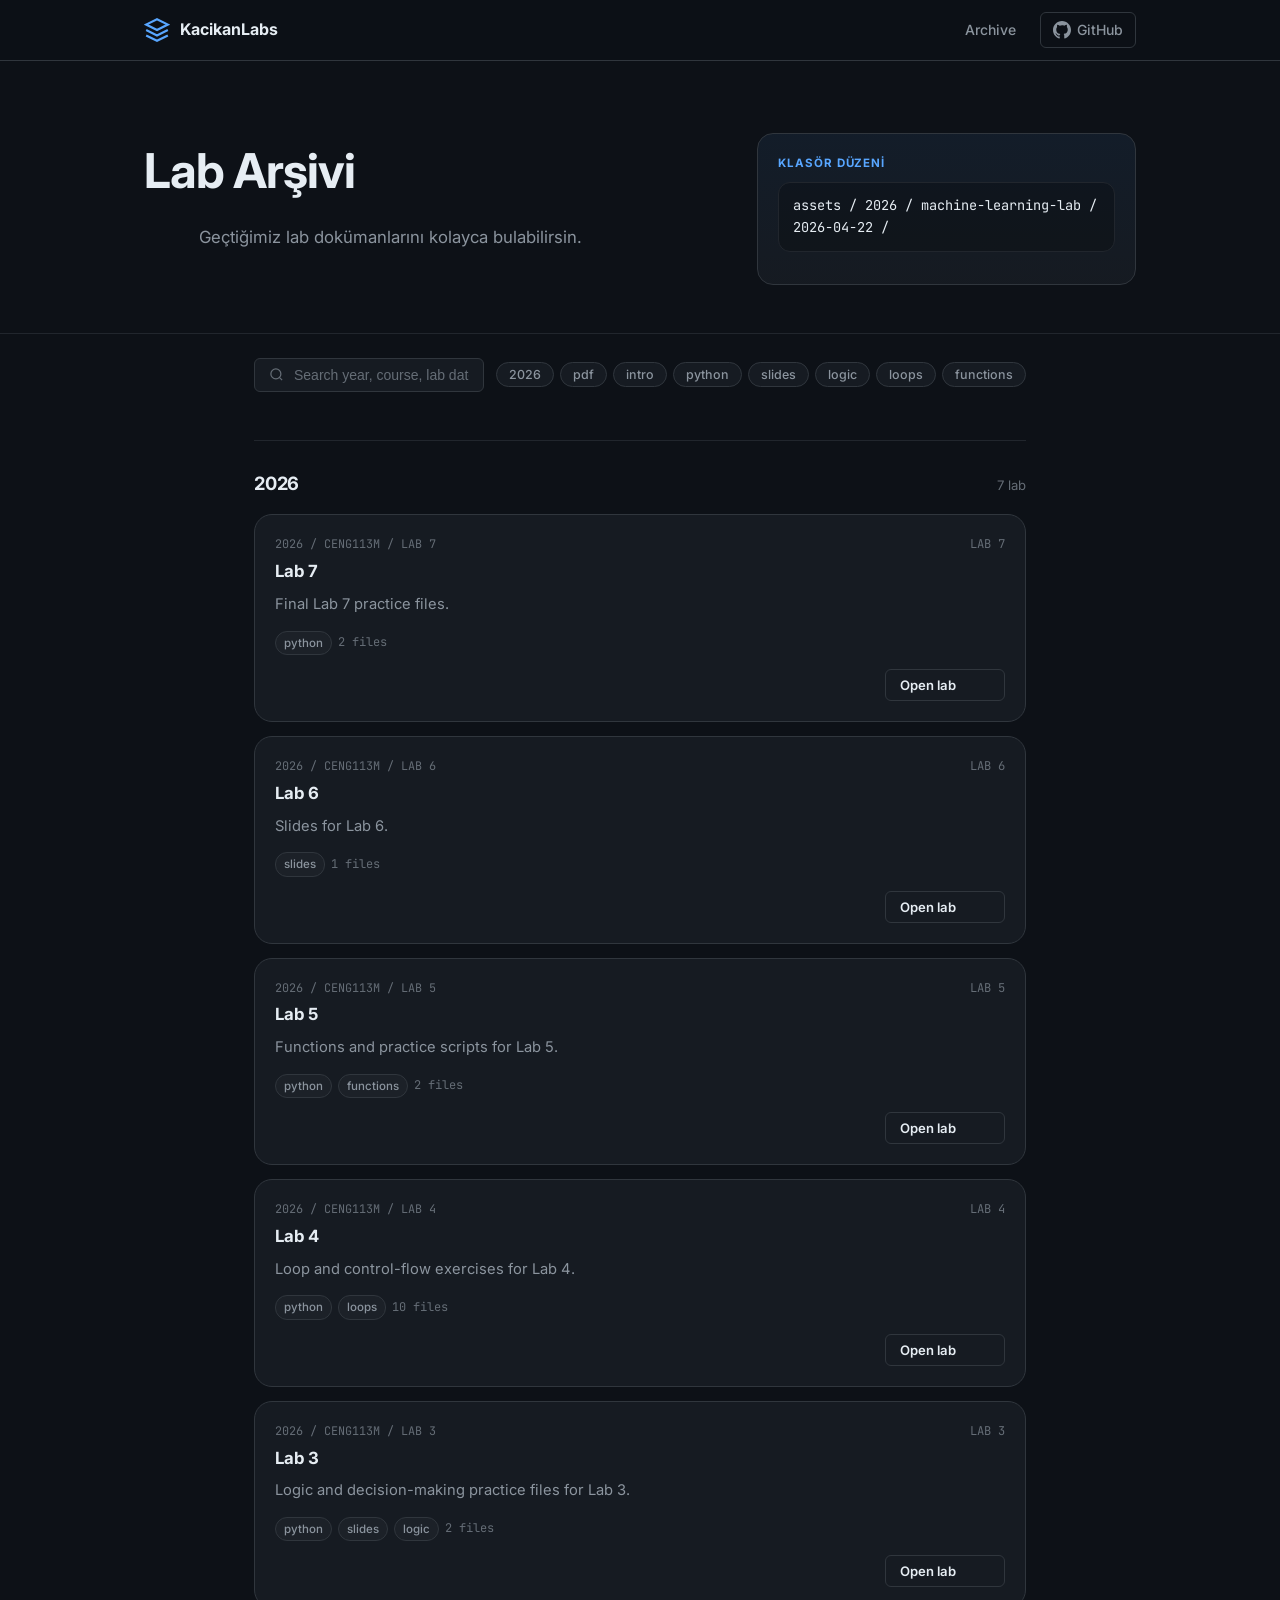
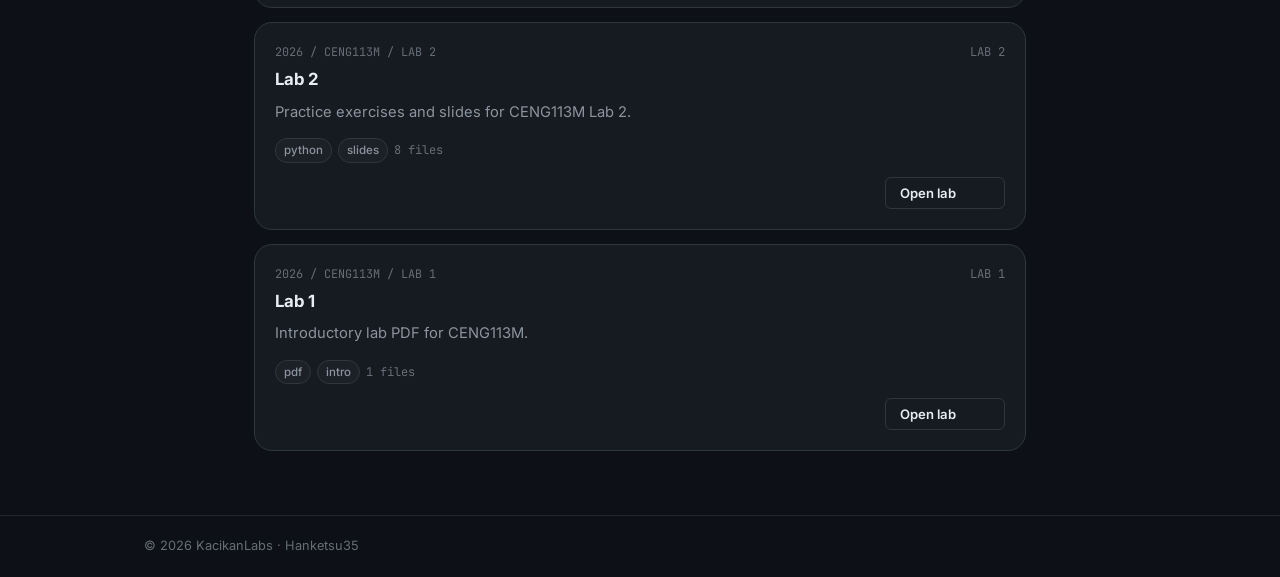
==== index.html @ 719cf183 "Initial commit" ====
<!DOCTYPE html>
<html lang="tr">
<head>
  <meta charset="UTF-8" />
  <meta name="viewport" content="width=device-width, initial-scale=1.0" />
  <title>KacikanLabs</title>
  <link rel="stylesheet" href="style.css" />
  <link rel="preconnect" href="https://fonts.googleapis.com" />
  <link href="https://fonts.googleapis.com/css2?family=Inter:wght@400;500;600;700;800&family=JetBrains+Mono:wght@400;500&display=swap" rel="stylesheet" />
</head>
<body>

  <header class="site-header">
    <div class="container header-inner">
      <a href="/" class="logo">
        <svg width="26" height="26" viewBox="0 0 24 24" fill="none" stroke="currentColor" stroke-width="2">
          <path d="M12 2L2 7l10 5 10-5-10-5z"/>
          <path d="M2 17l10 5 10-5"/>
          <path d="M2 12l10 5 10-5"/>
        </svg>
        <span>KacikanLabs</span>
      </a>
      <nav class="nav">
        <a href="#archive">Archive</a>
        <a href="https://github.com/Hanketsu35" target="_blank" rel="noreferrer" class="nav-gh">
          <svg width="18" height="18" viewBox="0 0 24 24" fill="currentColor"><path d="M12 0C5.374 0 0 5.373 0 12c0 5.302 3.438 9.8 8.207 11.387.599.111.793-.261.793-.577v-2.234c-3.338.726-4.033-1.416-4.033-1.416-.546-1.387-1.333-1.756-1.333-1.756-1.089-.745.083-.729.083-.729 1.205.084 1.839 1.237 1.839 1.237 1.07 1.834 2.807 1.304 3.492.997.107-.775.418-1.305.762-1.604-2.665-.305-5.467-1.334-5.467-5.931 0-1.311.469-2.381 1.236-3.221-.124-.303-.535-1.524.117-3.176 0 0 1.008-.322 3.301 1.23A11.509 11.509 0 0112 5.803c1.02.005 2.047.138 3.006.404 2.291-1.552 3.297-1.23 3.297-1.23.653 1.653.242 2.874.118 3.176.77.84 1.235 1.911 1.235 3.221 0 4.609-2.807 5.624-5.479 5.921.43.372.823 1.102.823 2.222v3.293c0 .319.192.694.801.576C20.566 21.797 24 17.3 24 12c0-6.627-5.373-12-12-12z"/></svg>
          GitHub
        </a>
      </nav>
    </div>
  </header>

  <section class="hero hero-labs">
    <div class="container hero-shell">
      <div>
        <h1 class="hero-title">Lab Arşivi</h1>
        <p class="hero-sub">Geçtiğimiz lab dokümanlarını kolayca bulabilirsin.</p>
      </div>
      <div class="hero-panel">
        <div class="hero-panel-label">Klasör düzeni</div>
        <div class="hero-panel-path">assets / 2026 / machine-learning-lab / 2026-04-22 /</div>
      </div>
    </div>
  </section>

  <main class="container archive" id="archive">
    <div class="toolbar">
      <div class="search-wrap">
        <svg width="15" height="15" viewBox="0 0 24 24" fill="none" stroke="currentColor" stroke-width="2"><circle cx="11" cy="11" r="8"/><path d="m21 21-4.35-4.35"/></svg>
        <input type="text" id="search" placeholder="Search year, course, lab date, title..." />
      </div>
      <div class="tag-filters" id="tag-filters"></div>
    </div>

    <div id="year-groups"></div>
    <p class="empty-state" id="empty-state" style="display:none">No labs found.</p>
  </main>

  <main class="container lab-detail" id="lab-detail" style="display:none"></main>

  <footer class="site-footer">
    <div class="container footer-inner">
      <span>© 2026 KacikanLabs · <a href="https://github.com/Hanketsu35" target="_blank" rel="noreferrer">Hanketsu35</a></span>
    </div>
  </footer>

  <script src="content.js"></script>
  <script>
    const labs = window.KACIKANLABS_LABS || [];
    const searchEl = document.getElementById("search");
    const tagsEl = document.getElementById("tag-filters");
    const yearGroupsEl = document.getElementById("year-groups");
    const emptyEl = document.getElementById("empty-state");
    const archiveEl = document.getElementById("archive");
    const detailEl = document.getElementById("lab-detail");

    function slugify(value) {
      return String(value)
        .toLowerCase()
        .replace(/[^a-z0-9]+/g, "-")
        .replace(/^-+|-+$/g, "");
    }

    function getLabId(lab) {
      return `${lab.year}-${lab.labDate}-${slugify(lab.course)}`;
    }

    function getSelectedLab() {
      const params = new URLSearchParams(window.location.search);
      const labId = params.get("lab");
      return labs.find(lab => getLabId(lab) === labId) || null;
    }

    const allTags = [...new Set(labs.flatMap(lab => lab.tags || []))];
    const allYears = [...new Set(labs.map(lab => lab.year))].sort((a, b) => b.localeCompare(a));
    let activeTag = null;
    let activeYear = null;

    allYears.forEach(year => {
      const btn = document.createElement("button");
      btn.className = "tag-btn";
      btn.textContent = year;
      btn.onclick = () => {
        activeYear = activeYear === year ? null : year;
        syncActiveButtons();
        render();
      };
      tagsEl.appendChild(btn);
    });

    allTags.forEach(tag => {
      const btn = document.createElement("button");
      btn.className = "tag-btn";
      btn.textContent = tag;
      btn.onclick = () => {
        activeTag = activeTag === tag ? null : tag;
        syncActiveButtons();
        render();
      };
      tagsEl.appendChild(btn);
    });

    function openLab(lab) {
      const params = new URLSearchParams(window.location.search);
      params.set("lab", getLabId(lab));
      history.pushState({}, "", `${window.location.pathname}?${params.toString()}`);
      render();
      window.scrollTo({ top: 0, behavior: "smooth" });
    }

    function closeLab() {
      const params = new URLSearchParams(window.location.search);
      params.delete("lab");
      const next = params.toString() ? `${window.location.pathname}?${params.toString()}` : window.location.pathname;
      history.pushState({}, "", next);
      render();
      window.scrollTo({ top: 0, behavior: "smooth" });
    }

    function syncActiveButtons() {
      document.querySelectorAll(".tag-btn").forEach(button => {
        button.classList.remove("active");
        if (button.textContent === activeYear || button.textContent === activeTag) {
          button.classList.add("active");
        }
      });
    }

    function matchesSearch(lab, query) {
      if (!query) return true;
      const haystack = [lab.year, lab.course, lab.labDate, lab.title, lab.description, ...(lab.tags || [])].join(" ").toLowerCase();
      return haystack.includes(query);
    }

    function render() {
      const selectedLab = getSelectedLab();
      const showingDetail = Boolean(selectedLab);
      archiveEl.style.display = showingDetail ? "none" : "block";
      detailEl.style.display = showingDetail ? "block" : "none";

      if (showingDetail) {
        searchEl.value = searchEl.value;
        detailEl.innerHTML = `
          <section class="detail-shell">
            <div class="detail-head">
              <a href="/" class="back-link" data-close-lab>← Back to archive</a>
              <div class="detail-kicker">${selectedLab.year} / ${selectedLab.course}</div>
              <h2>${selectedLab.title}</h2>
              <p class="detail-meta">${selectedLab.labDate} · ${selectedLab.description}</p>
              <div class="detail-tags">
                ${(selectedLab.tags || []).map(tag => `<span class="tag">${tag}</span>`).join("")}
              </div>
            </div>
            <div class="detail-assets">
              <div class="detail-assets-header">
                <h3>Files in this lab</h3>
                <span>${(selectedLab.assets || []).length} file</span>
              </div>
              <div class="detail-asset-grid">
                ${(selectedLab.assets || []).map(asset => `
                  <a class="asset-chip asset-${asset.kind}" href="${asset.href}" target="_blank" rel="noreferrer">
                    <span>${asset.kind}</span>
                    <strong>${asset.label}</strong>
                    <small>${asset.href}</small>
                  </a>
                `).join("")}
              </div>
            </div>
          </section>
        `;
        detailEl.querySelector("[data-close-lab]")?.addEventListener("click", event => {
          event.preventDefault();
          closeLab();
        });
        return;
      }

      const query = searchEl.value.trim().toLowerCase();
      const filtered = labs.filter(lab => {
        const yearOk = !activeYear || lab.year === activeYear;
        const tagOk = !activeTag || (lab.tags || []).includes(activeTag);
        return yearOk && tagOk && matchesSearch(lab, query);
      });

      yearGroupsEl.innerHTML = "";
      emptyEl.style.display = filtered.length ? "none" : "block";

      const grouped = filtered.reduce((acc, lab) => {
        (acc[lab.year] ||= []).push(lab);
        return acc;
      }, {});

      Object.keys(grouped).sort((a, b) => b.localeCompare(a)).forEach(year => {
        const section = document.createElement("section");
        section.className = "year-section";
        section.innerHTML = `
          <div class="year-section-header">
            <h2>${year}</h2>
            <span>${grouped[year].length} lab</span>
          </div>
          <div class="lab-list"></div>
        `;

        const list = section.querySelector(".lab-list");
        grouped[year].sort((a, b) => b.labDate.localeCompare(a.labDate)).forEach(lab => {
          const card = document.createElement("article");
          card.className = "lab-card";
          card.innerHTML = `
            <div class="lab-card-head">
              <div>
                <p class="lab-path">${lab.year} / ${lab.course} / ${lab.labDate}</p>
                <h3>${lab.title}</h3>
              </div>
              <span class="lab-date">${lab.labDate}</span>
            </div>
            <p class="lab-description">${lab.description}</p>
            <div class="resource-meta lab-tags">
              ${(lab.tags || []).map(tag => `<span class="tag">${tag}</span>`).join("")}
              <span class="meta-chip">${(lab.assets || []).length} files</span>
            </div>
            <div class="lab-card-actions">
              <button class="btn btn-outline lab-open-btn" type="button">Open lab</button>
            </div>
          `;
          card.querySelector(".lab-open-btn")?.addEventListener("click", () => openLab(lab));
          list.appendChild(card);
        });

        yearGroupsEl.appendChild(section);
      });
    }

    searchEl.addEventListener("input", render);
    window.addEventListener("popstate", render);
    render();
  </script>
</body>
</html>
---- style.css ----
/* ── Reset & Base ─────────────────────────────────────────── */
*, *::before, *::after { box-sizing: border-box; margin: 0; padding: 0; }

:root {
  --bg:        #0d1117;
  --bg-card:   #161b22;
  --bg-hover:  #1c2128;
  --border:    #30363d;
  --border-sub:#21262d;
  --text:      #e6edf3;
  --text-sub:  #8b949e;
  --text-muted:#656d76;
  --accent:    #58a6ff;
  --accent-bg: #1f3a5f;
  --green:     #3fb950;
  --orange:    #d29922;
  --red:       #f85149;
  --purple:    #bc8cff;
  --radius:    6px;
  --radius-lg: 10px;
}

html { font-size: 16px; scroll-behavior: smooth; }

body {
  font-family: 'Inter', system-ui, sans-serif;
  background: var(--bg);
  color: var(--text);
  line-height: 1.6;
  min-height: 100vh;
  display: flex;
  flex-direction: column;
}

a { color: var(--accent); text-decoration: none; }
a:hover { text-decoration: underline; }

.container {
  max-width: 1040px;
  margin: 0 auto;
  padding: 0 24px;
}

/* ── Header ───────────────────────────────────────────────── */
.site-header {
  border-bottom: 1px solid var(--border);
  background: rgba(13, 17, 23, 0.95);
  backdrop-filter: blur(8px);
  position: sticky;
  top: 0;
  z-index: 100;
}

.header-inner {
  display: flex;
  align-items: center;
  gap: 32px;
  height: 60px;
}

.logo {
  display: flex;
  align-items: center;
  gap: 10px;
  font-weight: 700;
  font-size: 1rem;
  color: var(--text);
  text-decoration: none;
  white-space: nowrap;
}
.logo svg { color: var(--accent); }
.logo:hover { text-decoration: none; color: var(--accent); }

.nav {
  display: flex;
  align-items: center;
  gap: 4px;
  margin-left: auto;
}

.nav a {
  padding: 6px 12px;
  border-radius: var(--radius);
  font-size: 0.875rem;
  color: var(--text-sub);
  font-weight: 500;
  transition: color 0.15s, background 0.15s;
  text-decoration: none;
}
.nav a:hover { color: var(--text); background: var(--bg-hover); }
.nav a.active { color: var(--text); background: var(--bg-card); border: 1px solid var(--border); }

.nav-gh {
  display: flex;
  align-items: center;
  gap: 6px;
  margin-left: 8px;
  border: 1px solid var(--border) !important;
}

/* ── Hero (homepage) ──────────────────────────────────────── */
.hero {
  padding: 80px 0 64px;
  text-align: center;
  border-bottom: 1px solid var(--border-sub);
}

.hero-eyebrow {
  display: inline-block;
  background: var(--accent-bg);
  color: var(--accent);
  border: 1px solid rgba(88,166,255,0.2);
  padding: 3px 12px;
  border-radius: 20px;
  font-size: 0.75rem;
  font-weight: 600;
  letter-spacing: 0.06em;
  text-transform: uppercase;
  margin-bottom: 20px;
}

.hero-title {
  font-size: clamp(2rem, 5vw, 3rem);
  font-weight: 700;
  letter-spacing: -0.02em;
  color: var(--text);
  margin-bottom: 14px;
}

.hero-sub {
  font-size: 1.05rem;
  color: var(--text-sub);
  max-width: 480px;
  margin: 0 auto;
}

/* ── Lab Grid (homepage cards) ───────────────────────────── */
.lab-grid {
  display: grid;
  grid-template-columns: repeat(auto-fill, minmax(280px, 1fr));
  gap: 16px;
  padding: 48px 0 64px;
}

.lab-card {
  display: flex;
  align-items: center;
  gap: 16px;
  background: var(--bg-card);
  border: 1px solid var(--border);
  border-radius: var(--radius-lg);
  padding: 24px;
  text-decoration: none;
  transition: border-color 0.15s, transform 0.1s, box-shadow 0.15s;
}
.lab-card:hover {
  border-color: var(--accent);
  transform: translateY(-2px);
  box-shadow: 0 8px 24px rgba(0,0,0,0.4);
  text-decoration: none;
}

.lab-card-icon {
  width: 52px;
  height: 52px;
  border-radius: var(--radius);
  display: flex;
  align-items: center;
  justify-content: center;
  flex-shrink: 0;
}

.pdf-icon   { background: rgba(248,81,73,0.12);  color: #f85149; }
.data-icon  { background: rgba(63,185,80,0.12);  color: #3fb950; }
.code-icon  { background: rgba(88,166,255,0.12); color: #58a6ff; }

.lab-card-body { flex: 1; }
.lab-card-body h2 { font-size: 1rem; font-weight: 600; color: var(--text); margin-bottom: 4px; }
.lab-card-body p  { font-size: 0.85rem; color: var(--text-sub); }
.lab-card-arrow { color: var(--text-muted); font-size: 1.2rem; transition: transform 0.15s; }
.lab-card:hover .lab-card-arrow { transform: translateX(4px); color: var(--accent); }

/* ── Page Header (sub-pages) ──────────────────────────────── */
.page-header {
  padding: 40px 0 32px;
  border-bottom: 1px solid var(--border-sub);
}

.breadcrumb {
  font-size: 0.8rem;
  color: var(--text-muted);
  margin-bottom: 8px;
}
.breadcrumb a { color: var(--text-muted); }
.breadcrumb a:hover { color: var(--accent); }

.page-header h1 { font-size: 1.75rem; font-weight: 700; color: var(--text); margin-bottom: 6px; }
.page-header p  { font-size: 0.9rem; color: var(--text-sub); }

/* ── Toolbar ──────────────────────────────────────────────── */
.toolbar {
  display: flex;
  align-items: center;
  flex-wrap: wrap;
  gap: 12px;
  padding: 24px 0 20px;
}

.search-wrap {
  display: flex;
  align-items: center;
  gap: 10px;
  background: var(--bg-card);
  border: 1px solid var(--border);
  border-radius: var(--radius);
  padding: 8px 14px;
  flex: 1;
  min-width: 200px;
  max-width: 360px;
}
.search-wrap svg { color: var(--text-muted); flex-shrink: 0; }
.search-wrap input {
  background: none;
  border: none;
  outline: none;
  color: var(--text);
  font-size: 0.875rem;
  width: 100%;
}
.search-wrap input::placeholder { color: var(--text-muted); }

.tag-filters { display: flex; flex-wrap: wrap; gap: 6px; }

.tag-btn {
  background: var(--bg-card);
  border: 1px solid var(--border);
  color: var(--text-sub);
  padding: 4px 12px;
  border-radius: 20px;
  font-size: 0.78rem;
  font-weight: 500;
  cursor: pointer;
  transition: all 0.15s;
  font-family: inherit;
}
.tag-btn:hover  { border-color: var(--accent); color: var(--accent); }
.tag-btn.active { background: var(--accent-bg); border-color: var(--accent); color: var(--accent); }

/* ── Resource List ────────────────────────────────────────── */
.resource-list { display: flex; flex-direction: column; gap: 1px; }

.resource-item {
  display: flex;
  align-items: center;
  gap: 16px;
  background: var(--bg-card);
  border: 1px solid var(--border);
  border-radius: var(--radius);
  padding: 16px 20px;
  transition: border-color 0.15s, background 0.15s;
  margin-bottom: 8px;
}
.resource-item:hover { border-color: var(--accent); background: var(--bg-hover); }

.resource-icon {
  width: 40px;
  height: 40px;
  border-radius: var(--radius);
  display: flex;
  align-items: center;
  justify-content: center;
  flex-shrink: 0;
}
.pdf-icon-sm   { background: rgba(248,81,73,0.12);  color: #f85149; }
.data-icon-sm  { background: rgba(63,185,80,0.12);  color: #3fb950; }
.code-icon-sm  { background: rgba(88,166,255,0.12); color: #58a6ff; }

.resource-body { flex: 1; min-width: 0; }
.resource-title { font-weight: 600; font-size: 0.95rem; color: var(--text); margin-bottom: 3px; }
.resource-desc  { font-size: 0.82rem; color: var(--text-sub); margin-bottom: 8px; white-space: nowrap; overflow: hidden; text-overflow: ellipsis; }

.resource-meta  { display: flex; flex-wrap: wrap; align-items: center; gap: 6px; }

.tag {
  background: var(--bg-hover);
  border: 1px solid var(--border);
  color: var(--text-sub);
  padding: 2px 8px;
  border-radius: 12px;
  font-size: 0.72rem;
  font-weight: 500;
}

.meta-chip {
  background: transparent;
  color: var(--text-muted);
  font-size: 0.75rem;
  font-family: 'JetBrains Mono', monospace;
}

.lang-dot {
  display: inline-flex;
  align-items: center;
  gap: 5px;
  font-size: 0.75rem;
  color: var(--text-muted);
}
.lang-dot-circle {
  width: 10px;
  height: 10px;
  border-radius: 50%;
  background: var(--lc, #8b949e);
  display: inline-block;
}

/* ── Resource Actions ─────────────────────────────────────── */
.resource-actions { display: flex; gap: 8px; flex-shrink: 0; }

.btn {
  display: inline-flex;
  align-items: center;
  gap: 6px;
  padding: 7px 14px;
  border-radius: var(--radius);
  font-size: 0.82rem;
  font-weight: 600;
  font-family: inherit;
  cursor: pointer;
  border: 1px solid transparent;
  text-decoration: none;
  transition: all 0.15s;
  white-space: nowrap;
}

.btn-download {
  background: var(--green);
  color: #000;
  border-color: var(--green);
}
.btn-download:hover {
  background: #46c65a;
  border-color: #46c65a;
  text-decoration: none;
  color: #000;
}

.btn-ghost {
  background: transparent;
  color: var(--text-sub);
  border-color: var(--border);
}
.btn-ghost:hover { background: var(--bg-hover); color: var(--text); border-color: var(--accent); text-decoration: none; }

.btn-outline {
  background: transparent;
  color: var(--text);
  border-color: var(--border);
}
.btn-outline:hover { border-color: var(--accent); color: var(--accent); text-decoration: none; }

/* ── Empty State ──────────────────────────────────────────── */
.empty-state {
  text-align: center;
  color: var(--text-muted);
  padding: 48px 0;
  font-size: 0.9rem;
}

/* ── About Section ────────────────────────────────────────── */
.about-section {
  margin-top: auto;
  border-top: 1px solid var(--border-sub);
  padding: 64px 0;
}
.about-inner { max-width: 520px; margin: 0 auto; text-align: center; }
.about-inner h2 { font-size: 1.4rem; font-weight: 700; margin-bottom: 12px; }
.about-inner p  { color: var(--text-sub); margin-bottom: 24px; }

/* ── Footer ───────────────────────────────────────────────── */
.site-footer {
  border-top: 1px solid var(--border-sub);
  padding: 20px 0;
  margin-top: auto;
}

.footer-inner {
  display: flex;
  justify-content: space-between;
  align-items: center;
  font-size: 0.8rem;
  color: var(--text-muted);
}
.footer-inner a { color: var(--text-muted); }
.footer-inner a:hover { color: var(--accent); }

/* ── Responsive ───────────────────────────────────────────── */
@media (max-width: 640px) {
  .resource-item { flex-wrap: wrap; }
  .resource-actions { width: 100%; justify-content: flex-start; }
  .resource-icon { display: none; }
  .footer-inner { flex-direction: column; gap: 8px; text-align: center; }
  .hero { padding: 48px 0 40px; }
  .lab-grid { grid-template-columns: 1fr; }
  .toolbar { flex-direction: column; align-items: stretch; }
  .search-wrap { max-width: 100%; }
}

/* ── Unified Archive Layout ──────────────────────────────── */
.hero-labs {
  padding: 72px 0 48px;
  text-align: left;
  border-bottom: 1px solid var(--border-sub);
}

.hero-shell {
  display: grid;
  grid-template-columns: minmax(0, 1.4fr) minmax(280px, 0.9fr);
  gap: 24px;
  align-items: stretch;
}

.hero-panel {
  background: linear-gradient(180deg, rgba(88,166,255,0.08), rgba(22,27,34,0.95));
  border: 1px solid var(--border);
  border-radius: 16px;
  padding: 20px;
}

.hero-panel-label {
  color: var(--accent);
  text-transform: uppercase;
  letter-spacing: 0.08em;
  font-size: 0.72rem;
  font-weight: 700;
  margin-bottom: 10px;
}

.hero-panel-path {
  font-family: 'JetBrains Mono', monospace;
  font-size: 0.85rem;
  color: var(--text);
  padding: 12px 14px;
  border-radius: 12px;
  background: rgba(0,0,0,0.24);
  border: 1px solid var(--border-sub);
  margin-bottom: 12px;
  overflow-x: auto;
}

.hero-panel p {
  color: var(--text-sub);
  font-size: 0.92rem;
}

.archive { padding-bottom: 64px; }

.year-section {
  padding-top: 28px;
  margin-top: 28px;
  border-top: 1px solid var(--border-sub);
}

.year-section-header {
  display: flex;
  align-items: baseline;
  justify-content: space-between;
  gap: 12px;
  margin-bottom: 16px;
}

.year-section-header h2 {
  font-size: 1.15rem;
  font-weight: 700;
  letter-spacing: -0.01em;
}

.year-section-header span {
  font-size: 0.82rem;
  color: var(--text-muted);
}

.lab-list {
  display: grid;
  gap: 14px;
}

.lab-card {
  background: var(--bg-card);
  border: 1px solid var(--border);
  border-radius: 18px;
  padding: 20px;
}

.lab-card-head {
  display: flex;
  align-items: flex-start;
  justify-content: space-between;
  gap: 16px;
  margin-bottom: 10px;
}

.lab-card-head h3 {
  font-size: 1.05rem;
  line-height: 1.35;
}

.lab-path {
  font-family: 'JetBrains Mono', monospace;
  font-size: 0.74rem;
  color: var(--text-muted);
  margin-bottom: 6px;
}

.lab-date {
  font-family: 'JetBrains Mono', monospace;
  font-size: 0.76rem;
  color: var(--text-muted);
  white-space: nowrap;
}

.lab-description {
  color: var(--text-sub);
  font-size: 0.92rem;
  margin-bottom: 14px;
}

.lab-tags { margin-bottom: 14px; }

.lab-assets {
  display: flex;
  flex-wrap: wrap;
  gap: 10px;
}

.asset-chip {
  display: inline-flex;
  flex-direction: column;
  gap: 3px;
  padding: 10px 12px;
  border-radius: 14px;
  border: 1px solid var(--border);
  background: rgba(0,0,0,0.16);
  color: var(--text);
  min-width: 170px;
  text-decoration: none;
}

.asset-chip:hover { text-decoration: none; border-color: var(--accent); }

.asset-chip span {
  font-size: 0.68rem;
  letter-spacing: 0.08em;
  text-transform: uppercase;
  color: var(--text-muted);
}

.asset-chip strong {
  font-size: 0.88rem;
  font-weight: 600;
}

.asset-pdf { box-shadow: inset 0 0 0 1px rgba(248,81,73,0.12); }
.asset-code { box-shadow: inset 0 0 0 1px rgba(88,166,255,0.12); }
.asset-data { box-shadow: inset 0 0 0 1px rgba(63,185,80,0.12); }

.asset-chip small {
  font-size: 0.72rem;
  color: var(--text-muted);
  line-height: 1.4;
  word-break: break-word;
}

.lab-card-actions {
  display: flex;
  justify-content: flex-end;
  margin-top: 14px;
}

.lab-open-btn {
  min-width: 120px;
}

.archive .lab-card {
  display: block;
  align-items: initial;
  gap: 0;
}

.lab-detail {
  padding: 28px 0 64px;
}

.detail-shell {
  display: grid;
  gap: 18px;
}

.detail-head,
.detail-assets {
  background: var(--bg-card);
  border: 1px solid var(--border);
  border-radius: 18px;
  padding: 22px;
}

.detail-kicker {
  color: var(--accent);
  font-size: 0.76rem;
  font-weight: 700;
  letter-spacing: 0.08em;
  text-transform: uppercase;
  margin-bottom: 10px;
}

.detail-head h2 {
  font-size: clamp(1.4rem, 3vw, 2.1rem);
  line-height: 1.2;
  margin-bottom: 10px;
}

.detail-meta {
  color: var(--text-sub);
  margin-bottom: 14px;
}

.detail-tags { display: flex; flex-wrap: wrap; gap: 6px; }

.back-link {
  display: inline-flex;
  align-items: center;
  gap: 6px;
  font-size: 0.85rem;
  color: var(--text-muted);
  margin-bottom: 18px;
}

.back-link:hover { color: var(--accent); text-decoration: none; }

.detail-assets-header {
  display: flex;
  align-items: baseline;
  justify-content: space-between;
  gap: 10px;
  margin-bottom: 16px;
}

.detail-assets-header h3 { font-size: 1.05rem; }
.detail-assets-header span { color: var(--text-muted); font-size: 0.82rem; }

.detail-asset-grid {
  display: grid;
  grid-template-columns: repeat(auto-fit, minmax(220px, 1fr));
  gap: 12px;
}

@media (max-width: 860px) {
  .hero-shell { grid-template-columns: 1fr; }
  .lab-card-head { flex-direction: column; }
  .lab-date { white-space: normal; }
  .detail-assets-header { flex-direction: column; align-items: flex-start; }
}

@media (max-width: 640px) {
  .hero-labs { padding-top: 56px; }
  .asset-chip { width: 100%; min-width: 0; }
  .lab-card-actions { justify-content: stretch; }
  .lab-open-btn { width: 100%; }
}
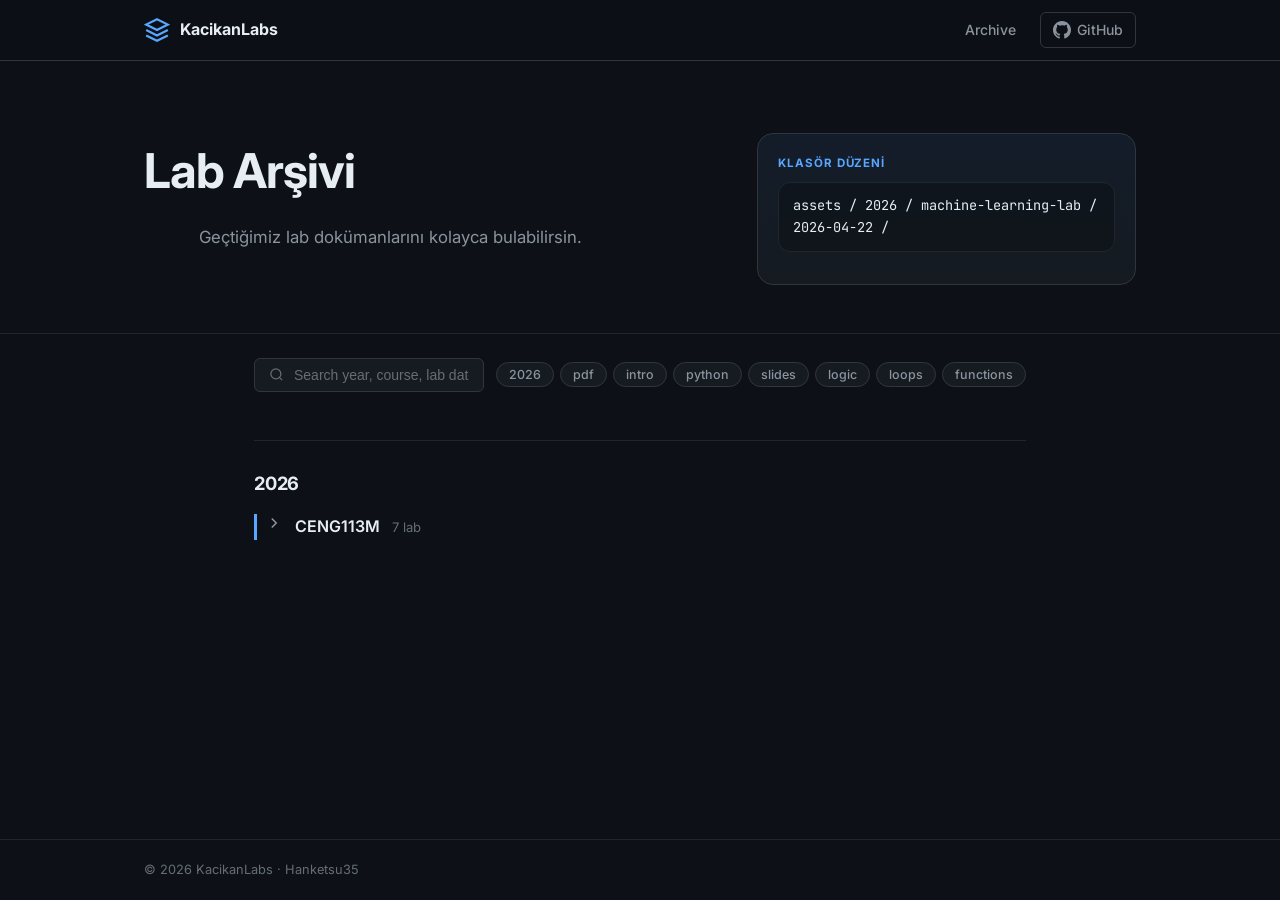
==== commit 5437997d: "collapsable dirs" ====
--- a/index.html
+++ b/index.html
@@ -206,47 +206,73 @@
       emptyEl.style.display = filtered.length ? "none" : "block";
 
       const grouped = filtered.reduce((acc, lab) => {
-        (acc[lab.year] ||= []).push(lab);
+        if (!acc[lab.year]) acc[lab.year] = {};
+        (acc[lab.year][lab.course] ||= []).push(lab);
         return acc;
       }, {});
 
       Object.keys(grouped).sort((a, b) => b.localeCompare(a)).forEach(year => {
-        const section = document.createElement("section");
-        section.className = "year-section";
-        section.innerHTML = `
+        const yearSection = document.createElement("section");
+        yearSection.className = "year-section";
+        yearSection.innerHTML = `
           <div class="year-section-header">
             <h2>${year}</h2>
-            <span>${grouped[year].length} lab</span>
           </div>
-          <div class="lab-list"></div>
+          <div class="course-groups"></div>
         `;
 
-        const list = section.querySelector(".lab-list");
-        grouped[year].sort((a, b) => b.labDate.localeCompare(a.labDate)).forEach(lab => {
-          const card = document.createElement("article");
-          card.className = "lab-card";
-          card.innerHTML = `
-            <div class="lab-card-head">
-              <div>
-                <p class="lab-path">${lab.year} / ${lab.course} / ${lab.labDate}</p>
-                <h3>${lab.title}</h3>
-              </div>
-              <span class="lab-date">${lab.labDate}</span>
+        const courseGroupsContainer = yearSection.querySelector(".course-groups");
+        const courses = grouped[year];
+
+        Object.keys(courses).sort().forEach(course => {
+          const courseGroup = document.createElement("div");
+          courseGroup.className = "course-group";
+          courseGroup.innerHTML = `
+            <div class="course-header" data-toggle="${course}">
+              <svg class="toggle-icon" width="18" height="18" viewBox="0 0 24 24" fill="none" stroke="currentColor" stroke-width="2">
+                <polyline points="6 9 12 15 18 9"></polyline>
+              </svg>
+              <h3>${course}</h3>
+              <span>${courses[course].length} lab</span>
             </div>
-            <p class="lab-description">${lab.description}</p>
-            <div class="resource-meta lab-tags">
-              ${(lab.tags || []).map(tag => `<span class="tag">${tag}</span>`).join("")}
-              <span class="meta-chip">${(lab.assets || []).length} files</span>
-            </div>
-            <div class="lab-card-actions">
-              <button class="btn btn-outline lab-open-btn" type="button">Open lab</button>
-            </div>
+            <div class="lab-list"></div>
           `;
-          card.querySelector(".lab-open-btn")?.addEventListener("click", () => openLab(lab));
-          list.appendChild(card);
+
+          const header = courseGroup.querySelector(".course-header");
+          const list = courseGroup.querySelector(".lab-list");
+
+          header.addEventListener("click", () => {
+            courseGroup.classList.toggle("open");
+          });
+
+          courses[course].sort((a, b) => b.labDate.localeCompare(a.labDate)).forEach(lab => {
+            const card = document.createElement("article");
+            card.className = "lab-card";
+            card.innerHTML = `
+              <div class="lab-card-head">
+                <div>
+                  <p class="lab-path">${lab.year} / ${lab.course} / ${lab.labDate}</p>
+                  <h3>${lab.title}</h3>
+                </div>
+                <span class="lab-date">${lab.labDate}</span>
+              </div>
+              <p class="lab-description">${lab.description}</p>
+              <div class="resource-meta lab-tags">
+                ${(lab.tags || []).map(tag => `<span class="tag">${tag}</span>`).join("")}
+                <span class="meta-chip">${(lab.assets || []).length} files</span>
+              </div>
+              <div class="lab-card-actions">
+                <button class="btn btn-outline lab-open-btn" type="button">Open lab</button>
+              </div>
+            `;
+            card.querySelector(".lab-open-btn")?.addEventListener("click", () => openLab(lab));
+            list.appendChild(card);
+          });
+
+          courseGroupsContainer.appendChild(courseGroup);
         });
 
-        yearGroupsEl.appendChild(section);
+        yearGroupsEl.appendChild(yearSection);
       });
     }
 
--- a/style.css
+++ b/style.css
@@ -479,6 +479,55 @@
   color: var(--text-muted);
 }
 
+.course-group {
+  margin-bottom: 32px;
+}
+
+.course-header {
+  display: flex;
+  align-items: baseline;
+  gap: 12px;
+  margin-bottom: 12px;
+  padding-left: 8px;
+  border-left: 3px solid var(--accent);
+  cursor: pointer;
+  user-select: none;
+  transition: opacity 0.15s;
+}
+
+.course-header:hover {
+  opacity: 0.8;
+}
+
+.toggle-icon {
+  flex-shrink: 0;
+  transition: transform 0.2s ease;
+  color: var(--text-sub);
+}
+
+.course-group.open .toggle-icon {
+  transform: rotate(0deg);
+}
+
+.course-group:not(.open) .toggle-icon {
+  transform: rotate(-90deg);
+}
+
+.course-header h3 {
+  font-size: 1rem;
+  font-weight: 600;
+  color: var(--text);
+}
+
+.course-header span {
+  font-size: 0.82rem;
+  color: var(--text-muted);
+}
+
+.course-group:not(.open) .lab-list {
+  display: none;
+}
+
 .lab-list {
   display: grid;
   gap: 14px;
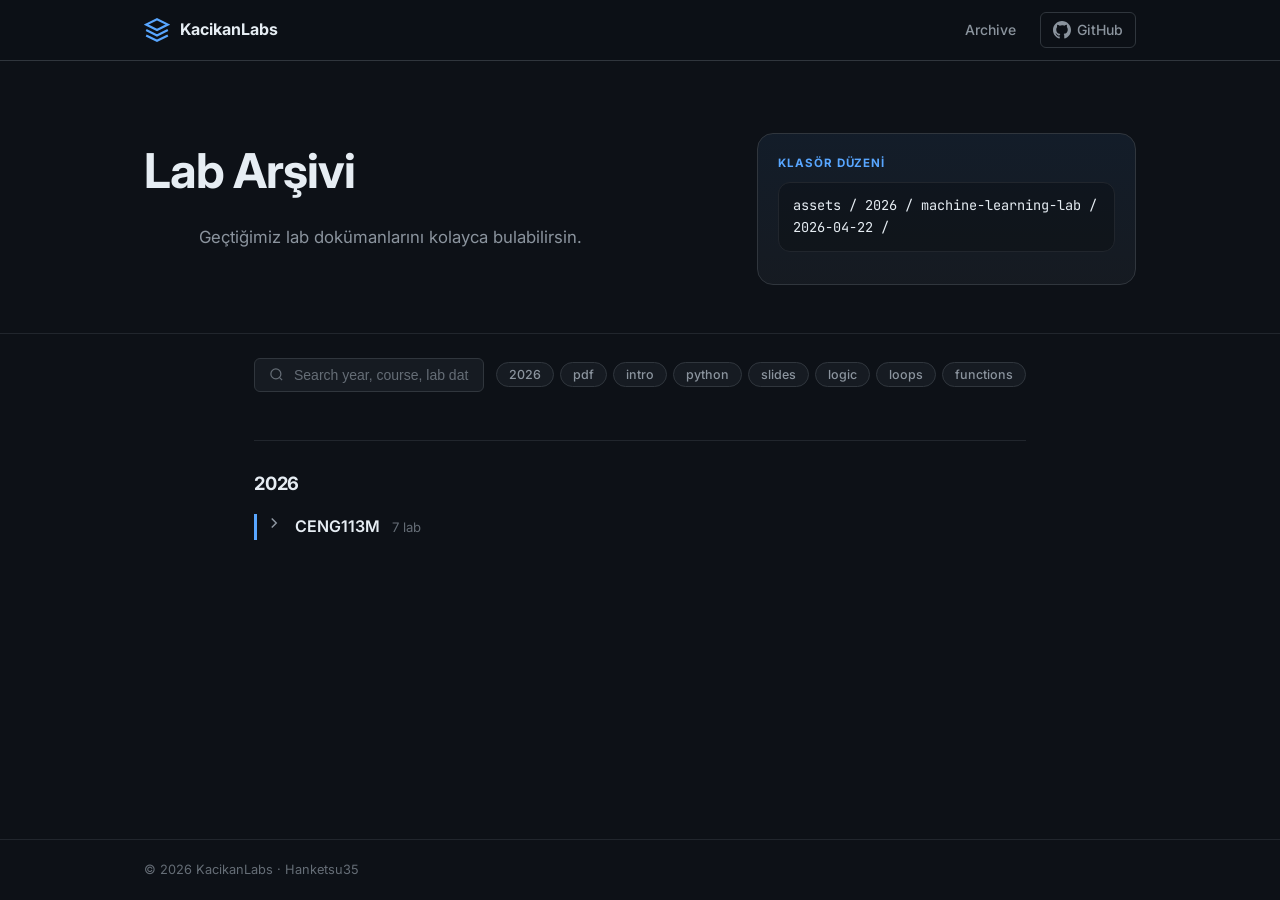
==== commit 79e094d3: "google console verification" ====
--- a/index.html
+++ b/index.html
@@ -3,6 +3,7 @@
 <head>
   <meta charset="UTF-8" />
   <meta name="viewport" content="width=device-width, initial-scale=1.0" />
+  <meta name="google-site-verification" content="0qQYVVpzFaf__T70sFdoQETvUvuDHcyBuQ9xw2j_mVY" />
   <title>KacikanLabs</title>
   <link rel="stylesheet" href="style.css" />
   <link rel="preconnect" href="https://fonts.googleapis.com" />
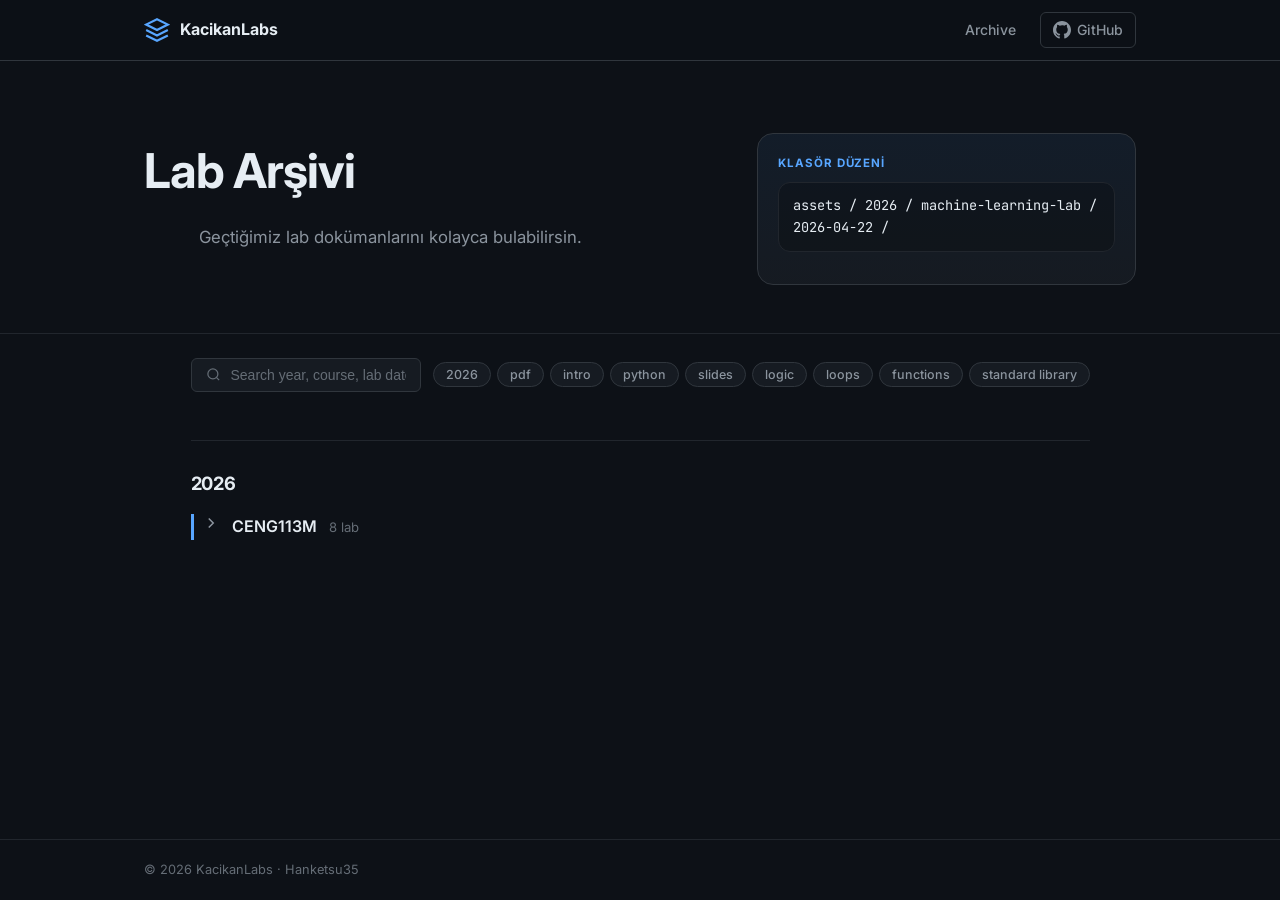
==== commit eeb9bc1b: "download fix" ====
--- a/index.html
+++ b/index.html
@@ -179,7 +179,7 @@
               </div>
               <div class="detail-asset-grid">
                 ${(selectedLab.assets || []).map(asset => `
-                  <a class="asset-chip asset-${asset.kind}" href="${asset.href}" target="_blank" rel="noreferrer">
+                  <a class="asset-chip asset-${asset.kind}" href="${asset.href}" ${asset.label.toLowerCase().endsWith(".txt") ? "download" : 'target="_blank" rel="noreferrer"'}>
                     <span>${asset.kind}</span>
                     <strong>${asset.label}</strong>
                     <small>${asset.href}</small>
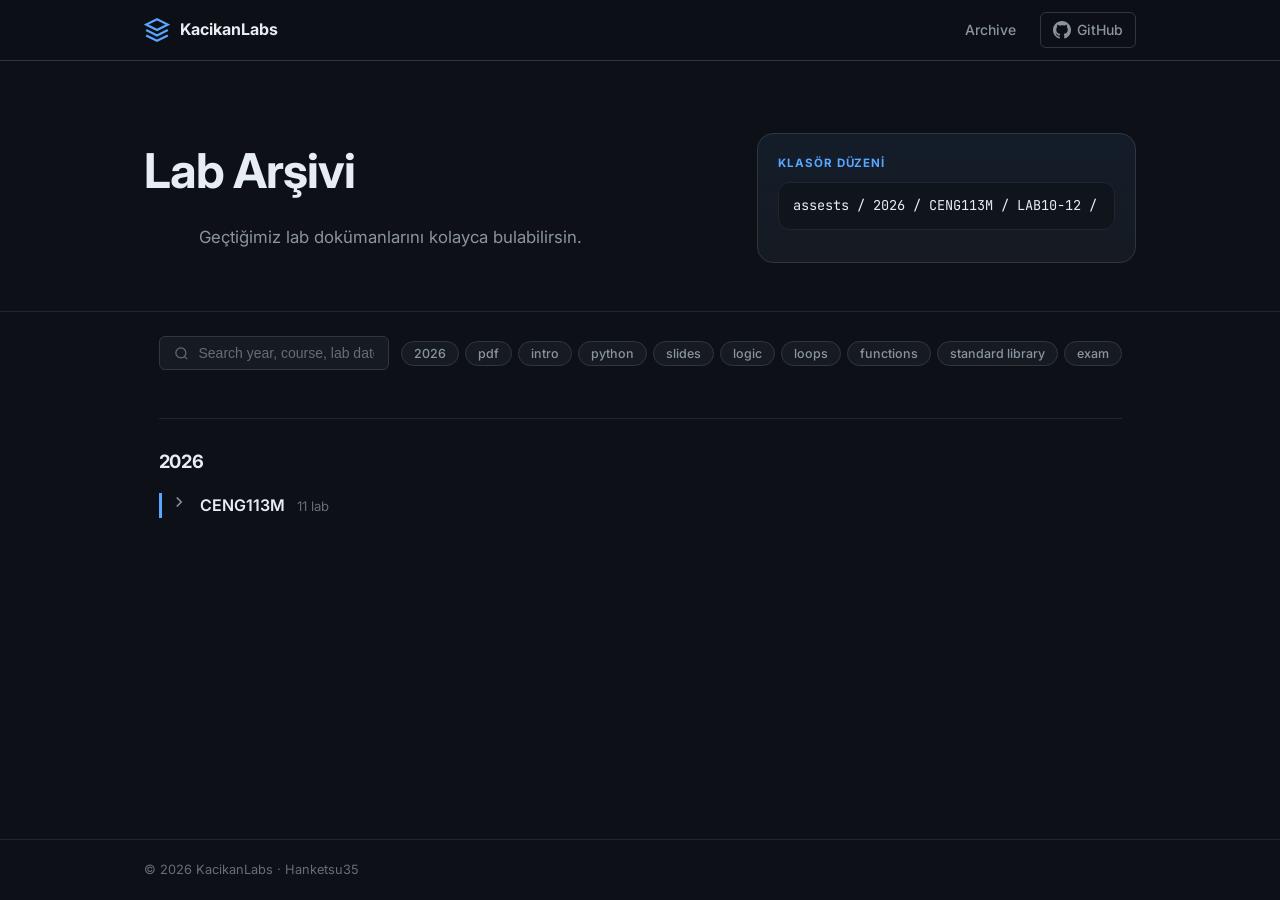
==== commit b773cd30: "Add new CENG113M labs" ====
--- a/index.html
+++ b/index.html
@@ -39,7 +39,7 @@
       </div>
       <div class="hero-panel">
         <div class="hero-panel-label">Klasör düzeni</div>
-        <div class="hero-panel-path">assets / 2026 / machine-learning-lab / 2026-04-22 /</div>
+        <div class="hero-panel-path">assests / 2026 / CENG113M / LAB10-12 /</div>
       </div>
     </div>
   </section>
